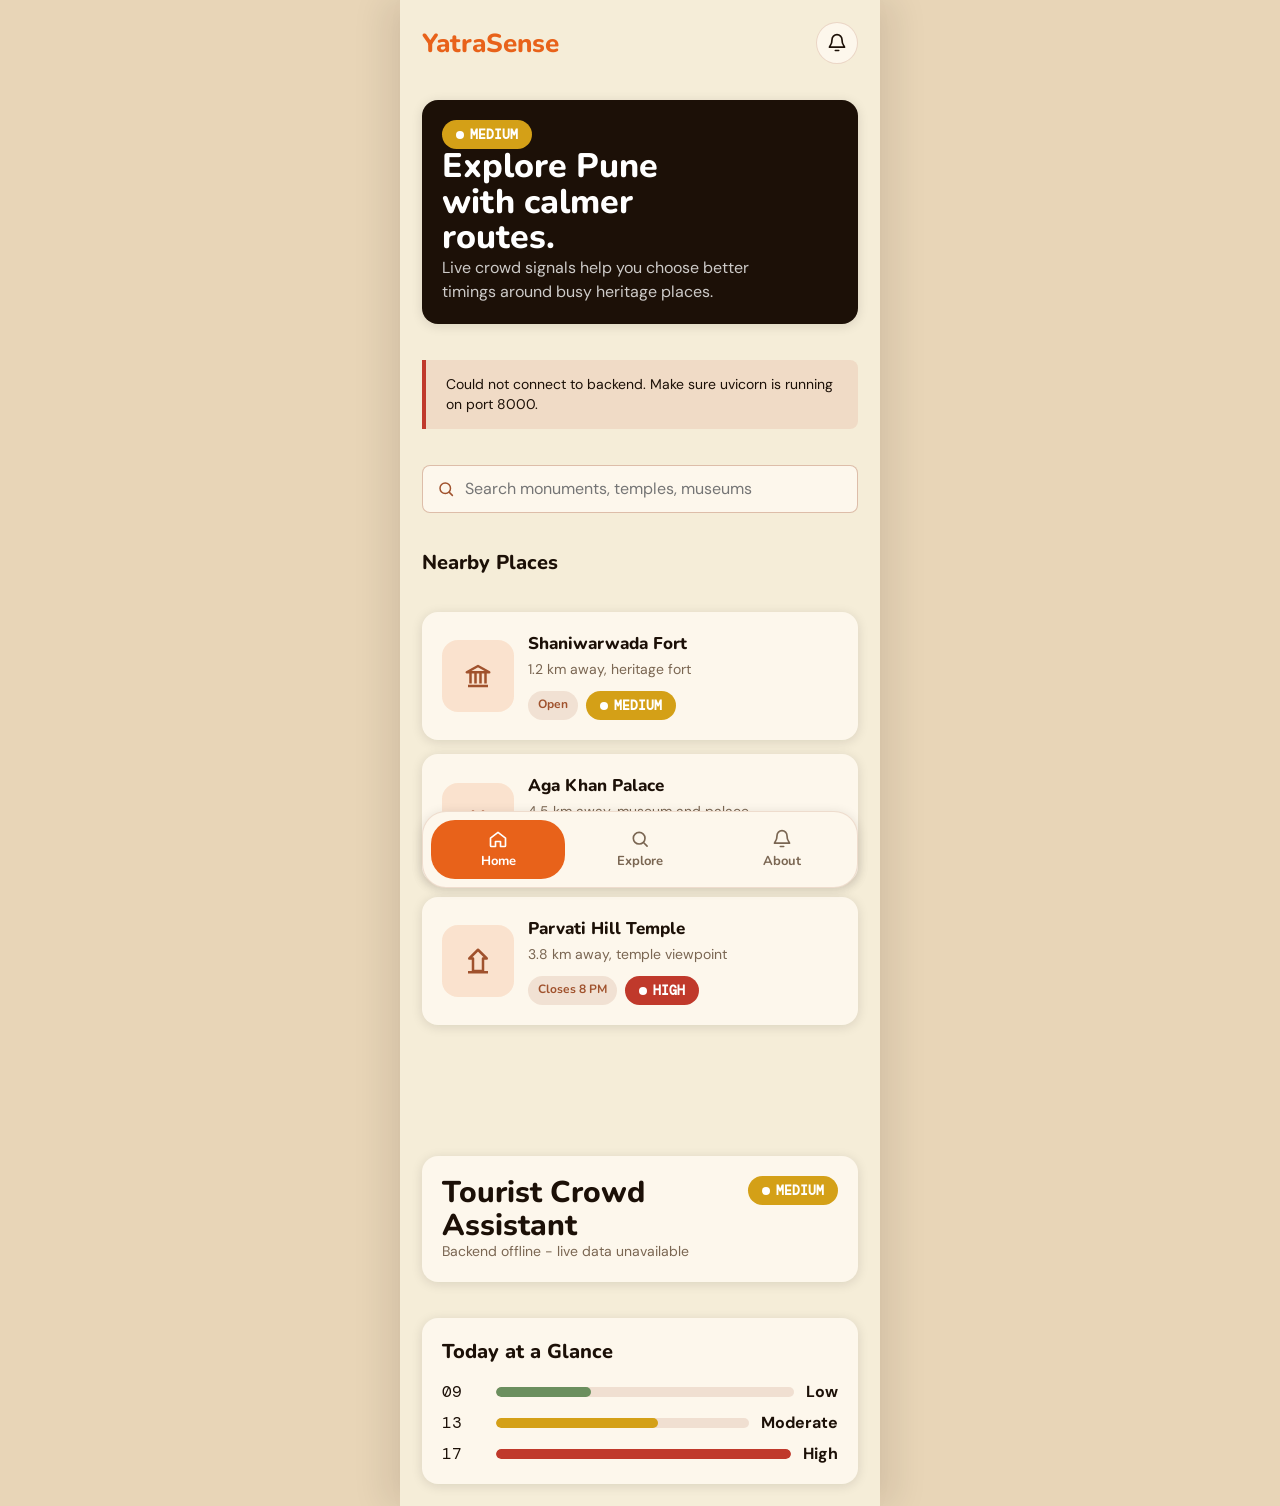
==== frontend/index.html @ 59c24796 "Pushing frontend with authority and tourist" ====
<!DOCTYPE html>
<html lang="en">
<head>
  <meta charset="UTF-8">
  <meta name="viewport" content="width=device-width, initial-scale=1.0, maximum-scale=1.0">
  <meta name="theme-color" content="#E8621A">
  <meta name="apple-mobile-web-app-capable" content="yes">
  <title>YatraSense</title>
  <link rel="icon" href="data:image/svg+xml,<svg xmlns='http://www.w3.org/2000/svg' viewBox='0 0 100 100'><rect width='100' height='100' rx='18' fill='%23E8621A'/><text x='50' y='64' font-size='46' text-anchor='middle' fill='white' font-family='Arial'>Y</text></svg>">
  <link rel="stylesheet" href="style.css">
</head>
<body>
  <main class="app-shell">
    <section class="phone-ui" aria-label="Tourist home">
      <header class="top-bar">
        <a class="brand" href="index.html">YatraSense</a>
        <button class="icon-button" type="button" aria-label="Notifications">
          <svg width="20" height="20" viewBox="0 0 24 24" aria-hidden="true">
            <path d="M18 8a6 6 0 0 0-12 0c0 7-3 7-3 9h18c0-2-3-2-3-9" fill="none" stroke="currentColor" stroke-width="2" stroke-linecap="round" stroke-linejoin="round" />
            <path d="M10 21h4" fill="none" stroke="currentColor" stroke-width="2" stroke-linecap="round" />
          </svg>
        </button>
      </header>

      <section class="card hero-card">
        <div>
          <span class="density-badge skeleton-badge" data-density-badge>Loading</span>
        </div>
        <div>
          <h1>Explore Pune with calmer routes.</h1>
          <p>Live crowd signals help you choose better timings around busy heritage places.</p>
        </div>
      </section>

      <div class="warning-banner" data-backend-warning hidden>
        Could not connect to backend. Make sure uvicorn is running on port 8000.
      </div>

      <label class="search-box" aria-label="Search destinations">
        <span aria-hidden="true">
          <svg width="18" height="18" viewBox="0 0 24 24">
            <circle cx="11" cy="11" r="7" fill="none" stroke="currentColor" stroke-width="2" />
            <path d="m16.5 16.5 4 4" fill="none" stroke="currentColor" stroke-width="2" stroke-linecap="round" />
          </svg>
        </span>
        <input type="search" placeholder="Search monuments, temples, museums">
      </label>

      <h2 class="section-title">Nearby Places</h2>

      <section class="place-list">
        <a class="card place-card" href="detail.html">
          <div class="place-thumb" aria-hidden="true">
            <svg width="30" height="30" viewBox="0 0 24 24">
              <path d="M4 20h16M6 18V9m4 9V9m4 9V9m4 9V9M3 9h18L12 4 3 9Z" fill="none" stroke="currentColor" stroke-width="2" stroke-linejoin="round" />
            </svg>
          </div>
          <div class="place-copy">
            <h2>Shaniwarwada Fort</h2>
            <p>1.2 km away, heritage fort</p>
            <div class="place-meta">
              <span class="pill">Open</span>
              <span class="density-badge skeleton-badge" data-density-badge>Loading</span>
            </div>
          </div>
        </a>

        <article class="card place-card">
          <div class="place-thumb" aria-hidden="true">
            <svg width="30" height="30" viewBox="0 0 24 24">
              <path d="M4 20V8l4-2 4 2 4-2 4 2v12M8 20v-6h8v6M8 10h.01M12 10h.01M16 10h.01" fill="none" stroke="currentColor" stroke-width="2" stroke-linecap="round" stroke-linejoin="round" />
            </svg>
          </div>
          <div class="place-copy">
            <h2>Aga Khan Palace</h2>
            <p>4.5 km away, museum and palace</p>
            <div class="place-meta">
              <span class="pill">Open</span>
              <span class="density-badge medium">MEDIUM</span>
            </div>
          </div>
        </article>

        <article class="card place-card">
          <div class="place-thumb" aria-hidden="true">
            <svg width="30" height="30" viewBox="0 0 24 24">
              <path d="M12 3 5 10h3v10h8V10h3L12 3ZM4 21h16" fill="none" stroke="currentColor" stroke-width="2" stroke-linejoin="round" />
            </svg>
          </div>
          <div class="place-copy">
            <h2>Parvati Hill Temple</h2>
            <p>3.8 km away, temple viewpoint</p>
            <div class="place-meta">
              <span class="pill">Closes 8 PM</span>
              <span class="density-badge high">HIGH</span>
            </div>
          </div>
        </article>
      </section>

      <nav class="bottom-nav" aria-label="Bottom navigation">
        <a class="active" href="index.html">
          <svg width="20" height="20" viewBox="0 0 24 24" aria-hidden="true">
            <path d="M3 11 12 4l9 7v9a1 1 0 0 1-1 1h-5v-6H9v6H4a1 1 0 0 1-1-1v-9Z" fill="none" stroke="currentColor" stroke-width="2" stroke-linejoin="round" />
          </svg>
          <span>Home</span>
        </a>
        <a href="detail.html">
          <svg width="20" height="20" viewBox="0 0 24 24" aria-hidden="true">
            <circle cx="11" cy="11" r="7" fill="none" stroke="currentColor" stroke-width="2" />
            <path d="m16.5 16.5 4 4" fill="none" stroke="currentColor" stroke-width="2" stroke-linecap="round" />
          </svg>
          <span>Explore</span>
        </a>
        <a href="#">
          <svg width="20" height="20" viewBox="0 0 24 24" aria-hidden="true">
            <path d="M18 8a6 6 0 0 0-12 0c0 7-3 7-3 9h18c0-2-3-2-3-9" fill="none" stroke="currentColor" stroke-width="2" stroke-linecap="round" stroke-linejoin="round" />
            <path d="M10 21h4" fill="none" stroke="currentColor" stroke-width="2" stroke-linecap="round" />
          </svg>
          <span>About</span>
        </a>
      </nav>
    </section>

    <aside class="detail-panel" aria-label="Travel summary">
      <section class="card panel-header">
        <div>
          <h1>Tourist Crowd Assistant</h1>
          <p class="meta-text ai-recommendation" data-ai-recommendation>
            <span class="skeleton-line"></span>
            <span class="skeleton-line short"></span>
          </p>
        </div>
        <span class="density-badge skeleton-badge" data-density-badge>Loading</span>
      </section>

      <section class="card">
        <h2 class="section-title">Today at a Glance</h2>
        <div class="timeline" style="margin-top: 16px;">
          <div class="timeline-row">
            <span>09</span>
            <div class="bar-track"><div class="bar-fill low"></div></div>
            <strong>Low</strong>
          </div>
          <div class="timeline-row">
            <span>13</span>
            <div class="bar-track"><div class="bar-fill medium"></div></div>
            <strong>Moderate</strong>
          </div>
          <div class="timeline-row">
            <span>17</span>
            <div class="bar-track"><div class="bar-fill high"></div></div>
            <strong>High</strong>
          </div>
        </div>
      </section>
    </aside>
  </main>
  <script src="app.js"></script>
</body>
</html>
---- frontend/style.css ----
@import url('https://fonts.googleapis.com/css2?family=Nunito:wght@400;600;700;800&family=DM+Sans:wght@400;500&family=DM+Mono:wght@400&display=swap');

:root {
  --bg: #F5EDD8;
  --bg-dark: #1C1007;
  --text-primary: #1C1007;
  --text-muted: #7A6652;
  --accent: #E8621A;
  --accent-secondary: #A0522D;
  --card-bg: #FDF7EC;
  --density-low: #6B8F5E;
  --density-medium: #D4A017;
  --density-high: #C0392B;
  --shadow: rgba(28,16,7,0.12);
}

* {
  box-sizing: border-box;
  margin: 0;
  padding: 0;
}

body {
  min-height: 100vh;
  background: var(--bg);
  color: var(--text-primary);
  font-family: 'DM Sans', sans-serif;
  animation: fadeIn 0.25s ease;
}

a {
  color: inherit;
  text-decoration: none;
}

button,
input {
  font: inherit;
}

[role="button"],
.place-card,
.search-box,
.photo-placeholder {
  cursor: pointer;
  user-select: none;
}

.app-shell {
  width: 100%;
  max-width: 480px;
  min-height: 100vh;
  margin: 0 auto;
  padding: 18px;
}

.phone-ui,
.detail-panel {
  display: flex;
  flex-direction: column;
  gap: 18px;
}

.detail-panel {
  margin-top: 18px;
}

.card {
  background: var(--card-bg);
  border-radius: 16px;
  box-shadow: 0 2px 12px var(--shadow);
  padding: 20px;
  transition: transform 0.2s;
}

.card:hover {
  transform: translateY(-2px);
}

.density-badge {
  display: inline-flex;
  align-items: center;
  gap: 6px;
  width: fit-content;
  border-radius: 24px;
  padding: 6px 14px;
  color: white;
  font-family: 'DM Mono', monospace;
  font-size: 13px;
  font-weight: 600;
}

.density-badge::before {
  width: 8px;
  height: 8px;
  border-radius: 50%;
  background: currentColor;
  content: "";
  animation: pulse-dot 1.8s infinite;
}

.density-badge.low {
  background: var(--density-low);
}

.density-badge.medium {
  background: var(--density-medium);
}

.density-badge.high {
  background: var(--density-high);
}

.btn-primary {
  border: none;
  border-radius: 24px;
  background: var(--accent);
  color: white;
  cursor: pointer;
  font-family: 'Nunito', sans-serif;
  font-size: 16px;
  font-weight: 700;
  padding: 14px 28px;
  transition: background 0.2s, transform 0.1s;
}

.btn-primary:hover {
  background: #d4561a;
}

.btn-primary:active {
  transform: scale(0.97);
}

.toast {
  position: fixed;
  bottom: 90px;
  left: 50%;
  z-index: 1000;
  padding: 12px 20px;
  border-radius: 12px;
  background: var(--bg-dark);
  color: white;
  font-family: 'Nunito', sans-serif;
  font-size: 14px;
  font-weight: 600;
  opacity: 0;
  transform: translateX(-50%);
  transition: opacity 0.3s;
}

.toast.show {
  opacity: 1;
}

.top-bar {
  display: flex;
  align-items: center;
  justify-content: space-between;
}

.brand {
  color: var(--accent);
  font-family: 'Nunito', sans-serif;
  font-size: 26px;
  font-weight: 800;
}

.icon-button {
  display: inline-flex;
  align-items: center;
  justify-content: center;
  width: 42px;
  height: 42px;
  border: 1px solid rgba(160, 82, 45, 0.2);
  border-radius: 24px;
  background: var(--card-bg);
  color: var(--text-primary);
  cursor: pointer;
}

.hero-card {
  display: flex;
  min-height: 220px;
  flex-direction: column;
  justify-content: space-between;
  overflow: hidden;
  background: var(--bg-dark);
  color: white;
  animation: fadeIn 0.4s ease both;
}

.hero-card h1 {
  max-width: 12ch;
  font-family: 'Nunito', sans-serif;
  font-size: 34px;
  font-weight: 800;
  line-height: 1.05;
}

.hero-card p {
  max-width: 28ch;
  color: rgba(255, 255, 255, 0.78);
  line-height: 1.5;
}

.search-box {
  display: flex;
  align-items: center;
  gap: 10px;
  min-height: 48px;
  border: 1px solid rgba(160, 82, 45, 0.35);
  border-radius: 8px;
  background: var(--card-bg);
  padding: 0 14px;
}

.search-box input {
  width: 100%;
  border: none;
  outline: none;
  background: transparent;
  color: var(--text-primary);
}

.search-box span {
  color: var(--accent-secondary);
}

.section-title {
  font-family: 'Nunito', sans-serif;
  font-size: 20px;
  font-weight: 800;
}

.place-list {
  display: grid;
  gap: 14px;
}

.place-card {
  display: grid;
  grid-template-columns: 72px 1fr;
  gap: 14px;
  align-items: center;
  animation: slideInUp 0.35s ease both;
}

.place-card:active {
  transform: scale(0.98);
}

.place-card:nth-child(2) {
  animation-delay: 0.08s;
}

.place-card:nth-child(3) {
  animation-delay: 0.16s;
}

.place-thumb {
  display: grid;
  width: 72px;
  height: 72px;
  place-items: center;
  border-radius: 16px;
  background: rgba(232, 98, 26, 0.14);
  color: var(--accent-secondary);
  font-size: 28px;
}

.place-copy {
  min-width: 0;
}

.place-copy h2 {
  margin-bottom: 5px;
  font-family: 'Nunito', sans-serif;
  font-size: 17px;
  font-weight: 800;
}

.place-copy p,
.meta-text {
  color: var(--text-muted);
  font-size: 14px;
  line-height: 1.4;
}

.place-meta {
  display: flex;
  flex-wrap: wrap;
  gap: 8px;
  margin-top: 12px;
}

.pill {
  border-radius: 24px;
  background: rgba(160, 82, 45, 0.13);
  color: var(--accent-secondary);
  font-family: 'Nunito', sans-serif;
  font-size: 12px;
  font-weight: 700;
  padding: 5px 10px;
}

.bottom-nav {
  position: sticky;
  bottom: 12px;
  display: grid;
  grid-template-columns: repeat(3, 1fr);
  gap: 8px;
  border: 1px solid rgba(160, 82, 45, 0.16);
  border-radius: 24px;
  background: var(--card-bg);
  box-shadow: 0 2px 12px var(--shadow);
  padding: 8px;
}

.bottom-nav a {
  display: inline-flex;
  flex-direction: column;
  align-items: center;
  justify-content: center;
  gap: 3px;
  border-radius: 24px;
  color: var(--text-muted);
  font-family: 'Nunito', sans-serif;
  font-size: 13px;
  font-weight: 700;
  padding: 9px 10px;
  text-align: center;
}

.bottom-nav svg,
.icon-button svg,
.place-thumb svg,
.search-box svg {
  display: block;
  color: inherit;
}

.bottom-nav a.active {
  background: var(--accent);
  color: white;
}

.panel-header {
  display: flex;
  align-items: flex-start;
  justify-content: space-between;
  gap: 18px;
}

.panel-header h1 {
  font-family: 'Nunito', sans-serif;
  font-size: 30px;
  font-weight: 800;
  line-height: 1.1;
}

.info-grid {
  display: grid;
  grid-template-columns: repeat(3, 1fr);
  gap: 12px;
}

.stat-card span {
  display: block;
  margin-bottom: 8px;
  color: var(--text-muted);
  font-size: 12px;
}

.stat-card strong {
  font-family: 'DM Mono', monospace;
  font-size: 15px;
}

.gallery {
  display: grid;
  grid-template-columns: repeat(2, 1fr);
  gap: 12px;
}

.photo-placeholder {
  display: grid;
  min-height: 120px;
  place-items: center;
  border: 1px dashed rgba(160, 82, 45, 0.45);
  border-radius: 16px;
  background: rgba(253, 247, 236, 0.62);
  color: var(--text-muted);
  font-family: 'Nunito', sans-serif;
  font-weight: 700;
}

.timeline {
  display: grid;
  gap: 10px;
}

.timeline-row {
  display: grid;
  grid-template-columns: 42px 1fr auto;
  gap: 12px;
  align-items: center;
}

.timeline-row span:first-child,
.mono {
  font-family: 'DM Mono', monospace;
}

.bar-track {
  height: 10px;
  overflow: hidden;
  border-radius: 24px;
  background: rgba(160, 82, 45, 0.14);
}

.bar-fill {
  height: 100%;
  border-radius: 24px;
}

.bar-fill.low {
  width: 32%;
  background: var(--density-low);
}

.bar-fill.medium {
  width: 64%;
  background: var(--density-medium);
}

.bar-fill.high {
  width: 100%;
  background: var(--density-high);
}

.sos-row {
  display: flex;
  flex-wrap: wrap;
  gap: 12px;
  align-items: center;
  justify-content: space-between;
}

.detail-shell {
  padding: 0 0 18px;
  overflow: hidden;
}

.detail-top-bar {
  position: sticky;
  top: 0;
  z-index: 10;
  display: flex;
  align-items: center;
  justify-content: space-between;
  padding: 16px 20px;
  background: var(--bg);
}

.detail-nav-title {
  color: var(--text-primary);
  font-family: 'Nunito', sans-serif;
  font-size: 16px;
  font-weight: 700;
  opacity: 0;
  transition: opacity 0.2s ease;
}

.detail-nav-title.visible {
  opacity: 1;
}

.place-hero {
  position: relative;
  width: 100%;
  height: 260px;
  overflow: hidden;
  background: linear-gradient(160deg, #8B6347 0%, #E8621A 100%);
}

.place-hero img {
  display: block;
  width: 100%;
  height: 100%;
  object-fit: cover;
}

.place-hero-overlay {
  position: absolute;
  inset: 0;
  background: linear-gradient(to top, rgba(28,16,7,0.85) 0%, transparent 60%);
}

.place-hero-copy {
  position: absolute;
  bottom: 20px;
  left: 20px;
  right: 20px;
  color: white;
}

.place-hero-copy h1 {
  margin-bottom: 6px;
  color: white;
  font-family: 'Nunito', sans-serif;
  font-size: 28px;
  font-weight: 800;
  line-height: 1.1;
}

.place-hero-copy p {
  color: rgba(255,255,255,0.75);
  font-size: 13px;
}

.hero-status-row {
  display: flex;
  flex-wrap: wrap;
  gap: 8px;
  align-items: center;
  margin-top: 12px;
}

.open-pill {
  border-radius: 24px;
  background: rgba(255,255,255,0.14);
  color: white;
  font-family: 'Nunito', sans-serif;
  font-size: 12px;
  font-weight: 700;
  padding: 6px 14px;
}

.smart-panel {
  margin: 0;
  padding: 24px 20px;
  background: var(--bg-dark);
  color: white;
}

.smart-panel-top {
  display: flex;
  align-items: center;
  justify-content: space-between;
  gap: 12px;
}

.smart-label {
  color: var(--accent);
  font-family: 'DM Mono', monospace;
  font-size: 11px;
  letter-spacing: 1px;
  text-transform: uppercase;
}

.smart-panel h2 {
  margin: 10px 0;
  color: white;
  font-family: 'Nunito', sans-serif;
  font-size: 24px;
  font-weight: 800;
  line-height: 1.3;
}

.smart-panel p {
  margin-bottom: 20px;
  color: rgba(255,255,255,0.65);
  font-size: 14px;
  line-height: 1.45;
}

.smart-stats {
  display: flex;
  flex-wrap: wrap;
  gap: 8px;
  margin-bottom: 18px;
}

.smart-stats span {
  border: 1px solid rgba(255,255,255,0.12);
  border-radius: 24px;
  background: rgba(255,255,255,0.08);
  color: white;
  font-family: 'DM Mono', monospace;
  font-size: 12px;
  padding: 8px 16px;
}

.full-width {
  width: 100%;
}

.detail-info-row {
  display: flex;
  gap: 10px;
  padding: 16px 20px;
}

.compact-info-card {
  flex: 1;
  display: flex;
  min-width: 0;
  flex-direction: column;
  align-items: center;
  padding: 12px;
  text-align: center;
}

.compact-info-card span {
  margin-bottom: 4px;
  color: var(--text-muted);
  font-size: 11px;
}

.compact-info-card strong {
  color: var(--text-primary);
  font-family: 'Nunito', sans-serif;
  font-size: 15px;
  font-weight: 700;
  overflow-wrap: anywhere;
}

.detail-section-title {
  padding: 20px 20px 10px;
  font-family: 'Nunito', sans-serif;
  font-size: 16px;
  font-weight: 700;
}

.map-embed {
  display: block;
  width: calc(100% - 40px);
  height: 200px;
  margin: 0 20px;
  overflow: hidden;
  border: none;
  border-radius: 16px;
}

.photo-strip {
  display: flex;
  gap: 12px;
  overflow-x: auto;
  padding: 0 20px;
  scroll-snap-type: x mandatory;
  scrollbar-width: none;
}

.photo-strip::-webkit-scrollbar {
  display: none;
}

.photo-slot {
  position: relative;
  flex: 0 0 160px;
  width: 160px;
  height: 110px;
  overflow: hidden;
  border-radius: 12px;
  scroll-snap-align: start;
}

.photo-slot img {
  display: block;
  width: 100%;
  height: 100%;
  object-fit: cover;
}

.photo-slot figcaption {
  position: absolute;
  bottom: 0;
  left: 0;
  border-radius: 0 6px 0 12px;
  background: rgba(0,0,0,0.4);
  color: white;
  font-size: 11px;
  padding: 4px 8px;
}

.photo-slot.entrance {
  background: #D2B48C;
}

.photo-slot.courtyard {
  background: #C19A6B;
}

.photo-slot.cannon {
  background: #A0785A;
}

.photo-slot.night {
  background: #8B6347;
}

.weekly-card {
  margin: 0 20px;
  padding: 20px;
}

.weekly-bars {
  display: flex;
  align-items: flex-end;
  justify-content: space-between;
  height: 124px;
  margin-bottom: 8px;
}

.weekly-bar-column {
  position: relative;
  display: flex;
  flex: 1;
  flex-direction: column;
  align-items: center;
  gap: 6px;
  min-width: 0;
  border: none;
  background: transparent;
  padding: 0 4px;
  cursor: pointer;
}

.weekly-bar {
  width: 100%;
  max-width: 32px;
  height: 0;
  border-radius: 6px 6px 0 0;
  transition: height 0.6s ease;
}

.weekly-bar.low {
  background: var(--density-low);
}

.weekly-bar.medium {
  background: var(--density-medium);
}

.weekly-bar.high {
  background: var(--density-high);
}

.weekly-bar.today {
  border: 2px solid var(--accent);
}

.today-label {
  position: absolute;
  top: -18px;
  color: var(--accent);
  font-family: 'DM Mono', monospace;
  font-size: 10px;
}

.weekly-day {
  color: var(--text-muted);
  font-size: 11px;
}

.bar-tooltip-detail {
  position: absolute;
  bottom: 118px;
  left: 50%;
  z-index: 2;
  border-radius: 8px;
  background: var(--bg-dark);
  color: white;
  font-size: 12px;
  opacity: 0;
  padding: 6px 10px;
  pointer-events: none;
  transform: translateX(-50%) translateY(4px);
  transition: opacity 0.15s ease, transform 0.15s ease;
  white-space: nowrap;
}

.weekly-bar-column.show-tooltip .bar-tooltip-detail {
  opacity: 1;
  transform: translateX(-50%) translateY(0);
}

.reviews-list {
  display: grid;
  gap: 10px;
  padding: 0 20px;
}

.review-top {
  display: flex;
  align-items: center;
  justify-content: space-between;
  gap: 12px;
  margin-bottom: 8px;
}

.review-top strong {
  font-family: 'Nunito', sans-serif;
  font-size: 14px;
  font-weight: 600;
}

.review-top span {
  color: var(--accent);
  font-size: 13px;
}

.review-card p {
  display: -webkit-box;
  overflow: hidden;
  color: var(--text-muted);
  font-size: 13px;
  line-height: 1.45;
  -webkit-box-orient: vertical;
  -webkit-line-clamp: 3;
}

.sos-floating {
  position: fixed;
  bottom: 80px;
  left: 50%;
  z-index: 50;
  display: none;
  border: none;
  border-radius: 28px;
  background: var(--density-high);
  color: white;
  cursor: pointer;
  font-family: 'Nunito', sans-serif;
  font-size: 18px;
  font-weight: 700;
  padding: 16px 48px;
  transform: translateX(-50%);
  white-space: nowrap;
}

.sos-floating.visible {
  display: block;
  animation: slideInUp 0.3s ease;
}

.sos-floating.confirming {
  color: rgba(255,255,255,0.8);
}

.detail-bottom-spacer {
  height: 100px;
}

.warning-banner {
  width: 100%;
  border-left: 4px solid var(--density-high);
  border-radius: 0 8px 8px 0;
  background: rgba(192,57,43,0.1);
  color: var(--text-primary);
  font-size: 14px;
  line-height: 1.45;
  padding: 14px 20px;
}

.skeleton-badge {
  min-width: 96px;
  overflow: hidden;
  background: #DDD;
  color: transparent;
  animation: skeleton-pulse 1.2s infinite;
}

.skeleton-badge::before {
  background: #C9C9C9;
  animation: skeleton-pulse 1.2s infinite;
}

.skeleton-line,
.skeleton-rect {
  display: block;
  border-radius: 8px;
  background: #DDD;
  animation: skeleton-pulse 1.2s infinite;
}

.skeleton-line {
  width: 100%;
  height: 14px;
  margin-top: 8px;
}

.skeleton-line.short {
  width: 72%;
}

.skeleton-rect {
  width: 78px;
  height: 18px;
}

@keyframes pulse-dot {
  0%,
  100% {
    opacity: 1;
    transform: scale(1);
  }

  50% {
    opacity: 0.5;
    transform: scale(1.4);
  }
}

@keyframes skeleton-pulse {
  0%,
  100% {
    opacity: 0.4;
  }

  50% {
    opacity: 1;
  }
}

@keyframes slideInUp {
  from {
    opacity: 0;
    transform: translateY(28px);
  }

  to {
    opacity: 1;
    transform: translateY(0);
  }
}

@keyframes fadeIn {
  from {
    opacity: 0;
  }

  to {
    opacity: 1;
  }
}

@media (min-width: 768px) {
  body {
    background: #E8D5B7;
  }

  .app-shell {
    max-width: 480px;
    display: block;
    padding: 22px;
    background: var(--bg);
    box-shadow:
      -18px 0 30px rgba(28,16,7,0.08),
      18px 0 30px rgba(28,16,7,0.08);
  }

  .phone-ui,
  .detail-panel {
    gap: 18px;
  }

  .phone-ui > * + *,
  .detail-panel > * + * {
    margin-top: 18px;
  }

  .detail-shell {
    padding: 0 0 18px;
  }

  .place-hero {
    height: 320px;
  }
}
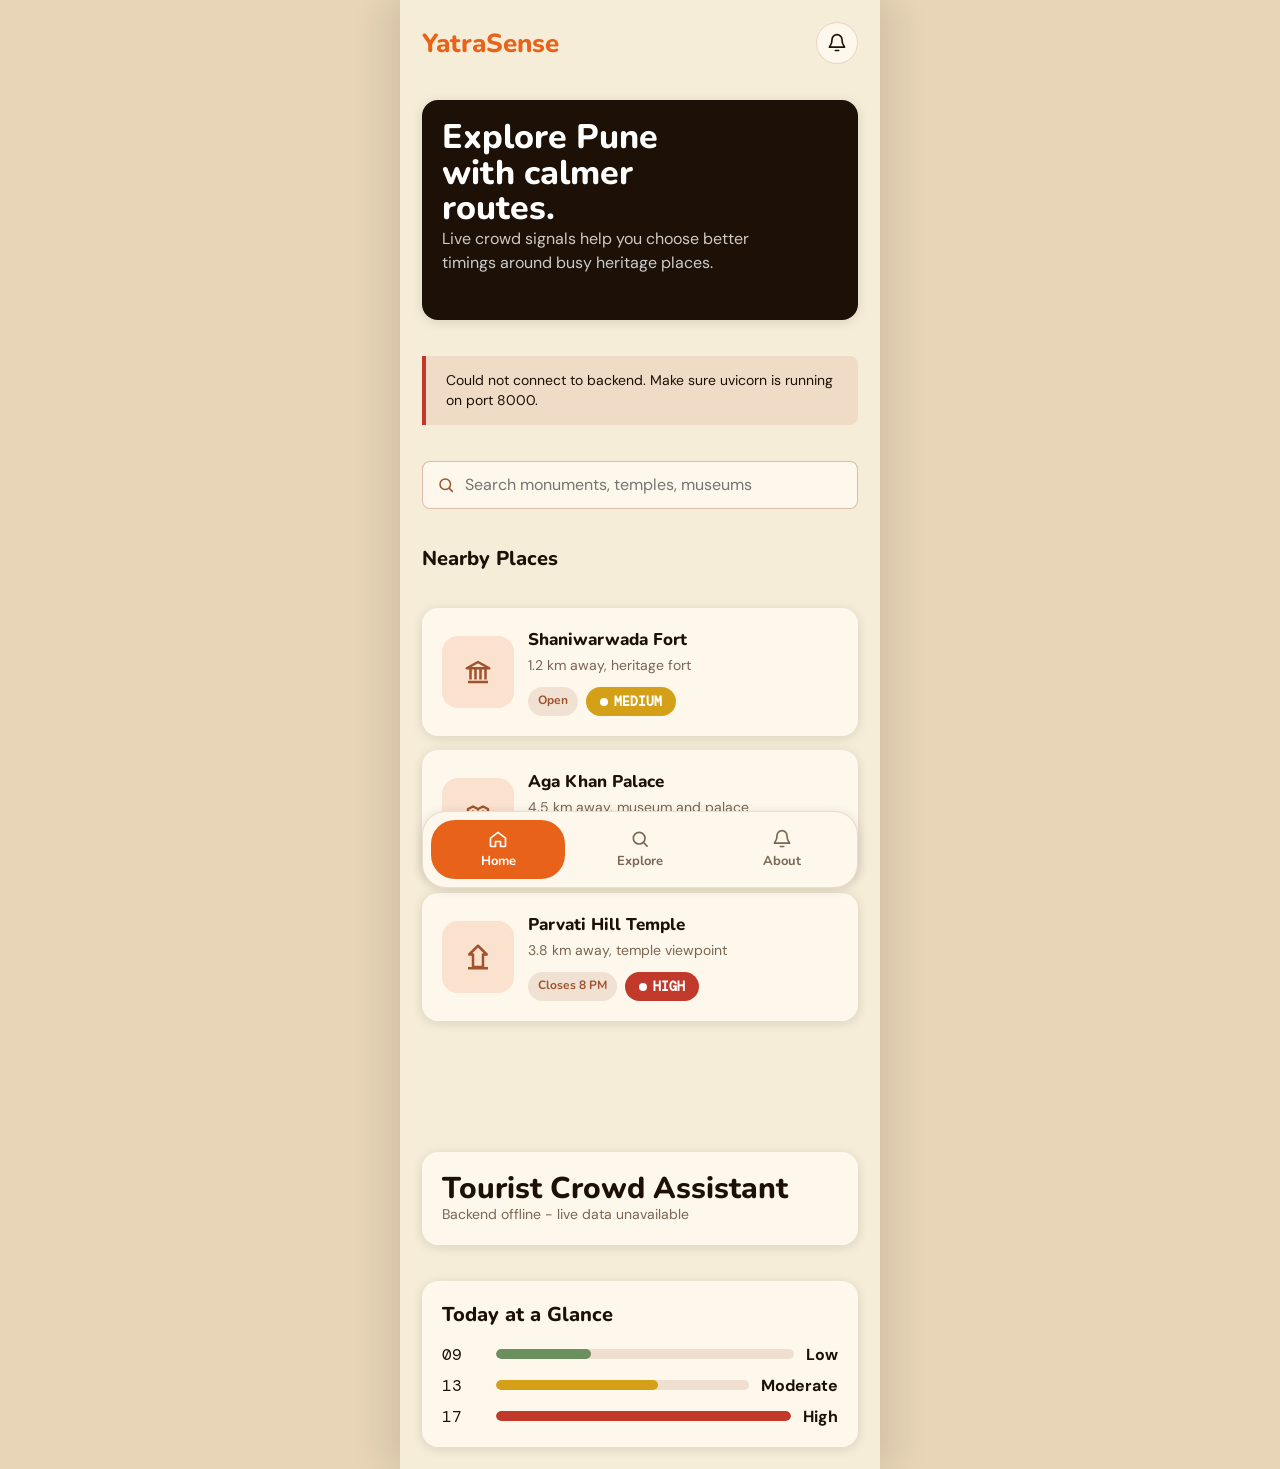
==== commit 768e47c5: "frontend devlopment and threshhold reduced" ====
--- a/frontend/index.html
+++ b/frontend/index.html
@@ -23,9 +23,6 @@
       </header>
 
       <section class="card hero-card">
-        <div>
-          <span class="density-badge skeleton-badge" data-density-badge>Loading</span>
-        </div>
         <div>
           <h1>Explore Pune with calmer routes.</h1>
           <p>Live crowd signals help you choose better timings around busy heritage places.</p>
@@ -131,7 +128,6 @@
             <span class="skeleton-line short"></span>
           </p>
         </div>
-        <span class="density-badge skeleton-badge" data-density-badge>Loading</span>
       </section>
 
       <section class="card">
--- a/frontend/style.css
+++ b/frontend/style.css
@@ -706,32 +706,50 @@
 }
 
 .weekly-bars {
+  position: relative;
+  display: grid;
+  grid-template-columns: repeat(7, 1fr);
+  align-items: end;
+  gap: 8px;
+  min-height: 142px;
+  padding-top: 22px;
+}
+
+.weekly-day-group {
+  position: relative;
+  display: flex;
+  flex-direction: column;
+  align-items: center;
+  justify-content: flex-end;
+  gap: 7px;
+  min-width: 0;
+}
+
+.weekly-mini-bars {
   display: flex;
   align-items: flex-end;
-  justify-content: space-between;
-  height: 124px;
-  margin-bottom: 8px;
-}
-
-.weekly-bar-column {
+  justify-content: center;
+  gap: 3px;
+  height: 84px;
+}
+
+.weekly-bar-button {
   position: relative;
   display: flex;
-  flex: 1;
-  flex-direction: column;
-  align-items: center;
-  gap: 6px;
-  min-width: 0;
+  align-items: flex-end;
+  width: 8px;
+  height: 84px;
   border: none;
   background: transparent;
-  padding: 0 4px;
+  padding: 0;
   cursor: pointer;
 }
 
 .weekly-bar {
-  width: 100%;
-  max-width: 32px;
+  display: block;
+  width: 8px;
   height: 0;
-  border-radius: 6px 6px 0 0;
+  border-radius: 4px 4px 0 0;
   transition: height 0.6s ease;
 }
 
@@ -747,16 +765,13 @@
   background: var(--density-high);
 }
 
-.weekly-bar.today {
-  border: 2px solid var(--accent);
-}
-
 .today-label {
   position: absolute;
-  top: -18px;
+  top: -20px;
   color: var(--accent);
   font-family: 'DM Mono', monospace;
   font-size: 10px;
+  font-weight: 700;
 }
 
 .weekly-day {
@@ -764,9 +779,14 @@
   font-size: 11px;
 }
 
+.weekly-day-group.today .weekly-day {
+  color: var(--accent);
+  font-weight: 700;
+}
+
 .bar-tooltip-detail {
   position: absolute;
-  bottom: 118px;
+  bottom: 88px;
   left: 50%;
   z-index: 2;
   border-radius: 8px;
@@ -781,9 +801,44 @@
   white-space: nowrap;
 }
 
-.weekly-bar-column.show-tooltip .bar-tooltip-detail {
+.weekly-bar-button.show-tooltip .bar-tooltip-detail {
   opacity: 1;
   transform: translateX(-50%) translateY(0);
+}
+
+.weekly-legend {
+  grid-column: 1 / -1;
+  display: flex;
+  align-items: center;
+  justify-content: center;
+  gap: 14px;
+  margin-top: 4px;
+}
+
+.weekly-legend-item {
+  display: inline-flex;
+  align-items: center;
+  gap: 6px;
+  color: var(--text-muted);
+  font-size: 11px;
+}
+
+.weekly-legend-dot {
+  width: 8px;
+  height: 8px;
+  border-radius: 50%;
+}
+
+.weekly-legend-dot.low {
+  background: var(--density-low);
+}
+
+.weekly-legend-dot.medium {
+  background: var(--density-medium);
+}
+
+.weekly-legend-dot.high {
+  background: var(--density-high);
 }
 
 .reviews-list {
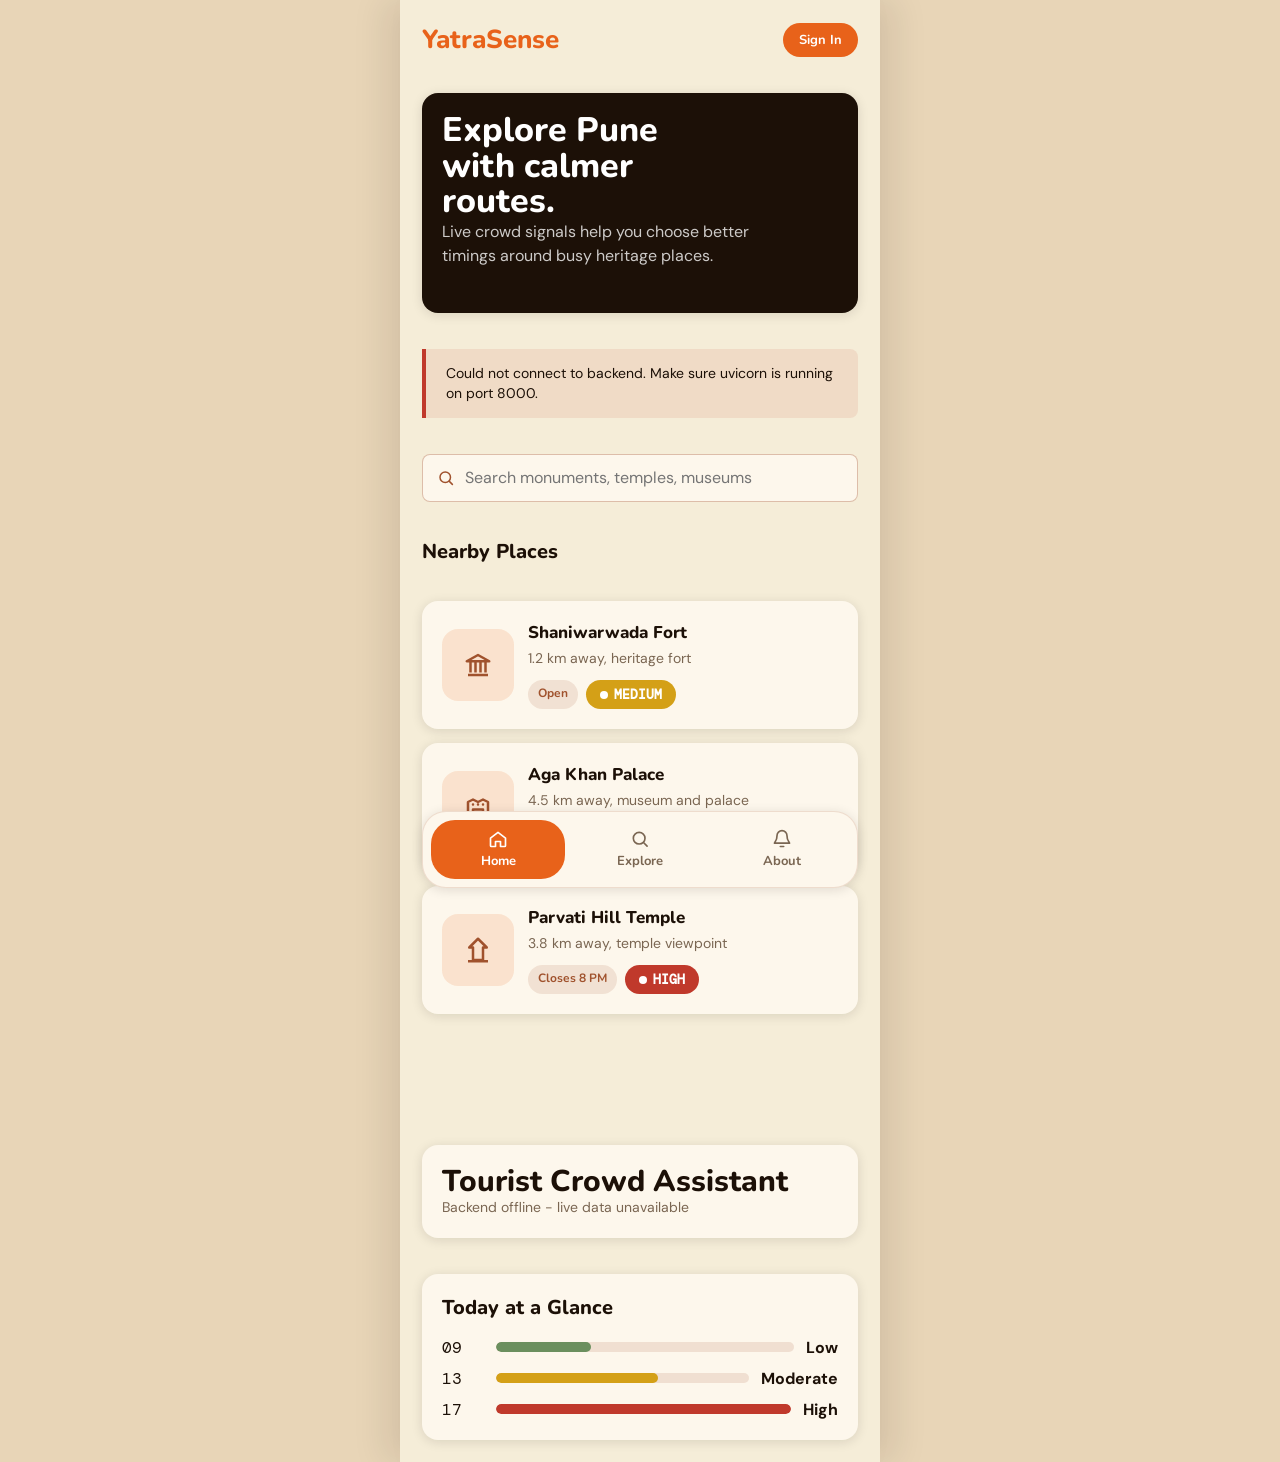
==== commit 1eed4b13: "added Firebase User database and SOS emergency An locationn intrigration" ====
--- a/frontend/index.html
+++ b/frontend/index.html
@@ -8,18 +8,36 @@
   <title>YatraSense</title>
   <link rel="icon" href="data:image/svg+xml,<svg xmlns='http://www.w3.org/2000/svg' viewBox='0 0 100 100'><rect width='100' height='100' rx='18' fill='%23E8621A'/><text x='50' y='64' font-size='46' text-anchor='middle' fill='white' font-family='Arial'>Y</text></svg>">
   <link rel="stylesheet" href="style.css">
+  <script type="module" src="firebase-auth.js"></script>
 </head>
 <body>
   <main class="app-shell">
     <section class="phone-ui" aria-label="Tourist home">
       <header class="top-bar">
         <a class="brand" href="index.html">YatraSense</a>
-        <button class="icon-button" type="button" aria-label="Notifications">
-          <svg width="20" height="20" viewBox="0 0 24 24" aria-hidden="true">
-            <path d="M18 8a6 6 0 0 0-12 0c0 7-3 7-3 9h18c0-2-3-2-3-9" fill="none" stroke="currentColor" stroke-width="2" stroke-linecap="round" stroke-linejoin="round" />
-            <path d="M10 21h4" fill="none" stroke="currentColor" stroke-width="2" stroke-linecap="round" />
-          </svg>
-        </button>
+        <!-- Login button (shows when logged out) -->
+        <button id="login-btn" onclick="handleLogin()" style="
+          background: var(--accent);
+          color: white;
+          border: none;
+          border-radius: 20px;
+          padding: 8px 16px;
+          font-family: 'Nunito';
+          font-weight: 700;
+          font-size: 13px;
+          cursor: pointer;
+        ">Sign In</button>
+
+        <!-- User panel (shows when logged in) -->
+        <div id="user-panel" style="display:none; align-items:center; gap:8px;">
+          <img id="user-photo" src="" style="width:32px; height:32px; border-radius:50%; object-fit:cover;">
+          <span id="user-name" style="font-family:'Nunito'; font-weight:600; font-size:13px; color:var(--text-primary);"></span>
+          <button onclick="handleSignOut()" style="
+            background:none; border:1px solid var(--accent-secondary);
+            border-radius:12px; padding:4px 10px;
+            font-size:11px; color:var(--text-muted); cursor:pointer;
+          ">Sign out</button>
+        </div>
       </header>
 
       <section class="card hero-card">
@@ -153,5 +171,26 @@
     </aside>
   </main>
   <script src="app.js"></script>
+  <script type="module">
+    import { signInWithGoogle, signOutUser, getCurrentUser, saveSosToFirestore } from './firebase-auth.js';
+
+    async function handleLogin() {
+      const user = await signInWithGoogle();
+      if (user) {
+        showToast(`Welcome, ${user.name.split(' ')[0]}!`);
+      }
+    }
+
+    async function handleSignOut() {
+      await signOutUser();
+      showToast('Signed out successfully');
+    }
+
+    // Make functions global
+    window.handleLogin = handleLogin;
+    window.handleSignOut = handleSignOut;
+    window.getCurrentUser = getCurrentUser;
+    window.saveSosToFirestore = saveSosToFirestore;
+  </script>
 </body>
 </html>
